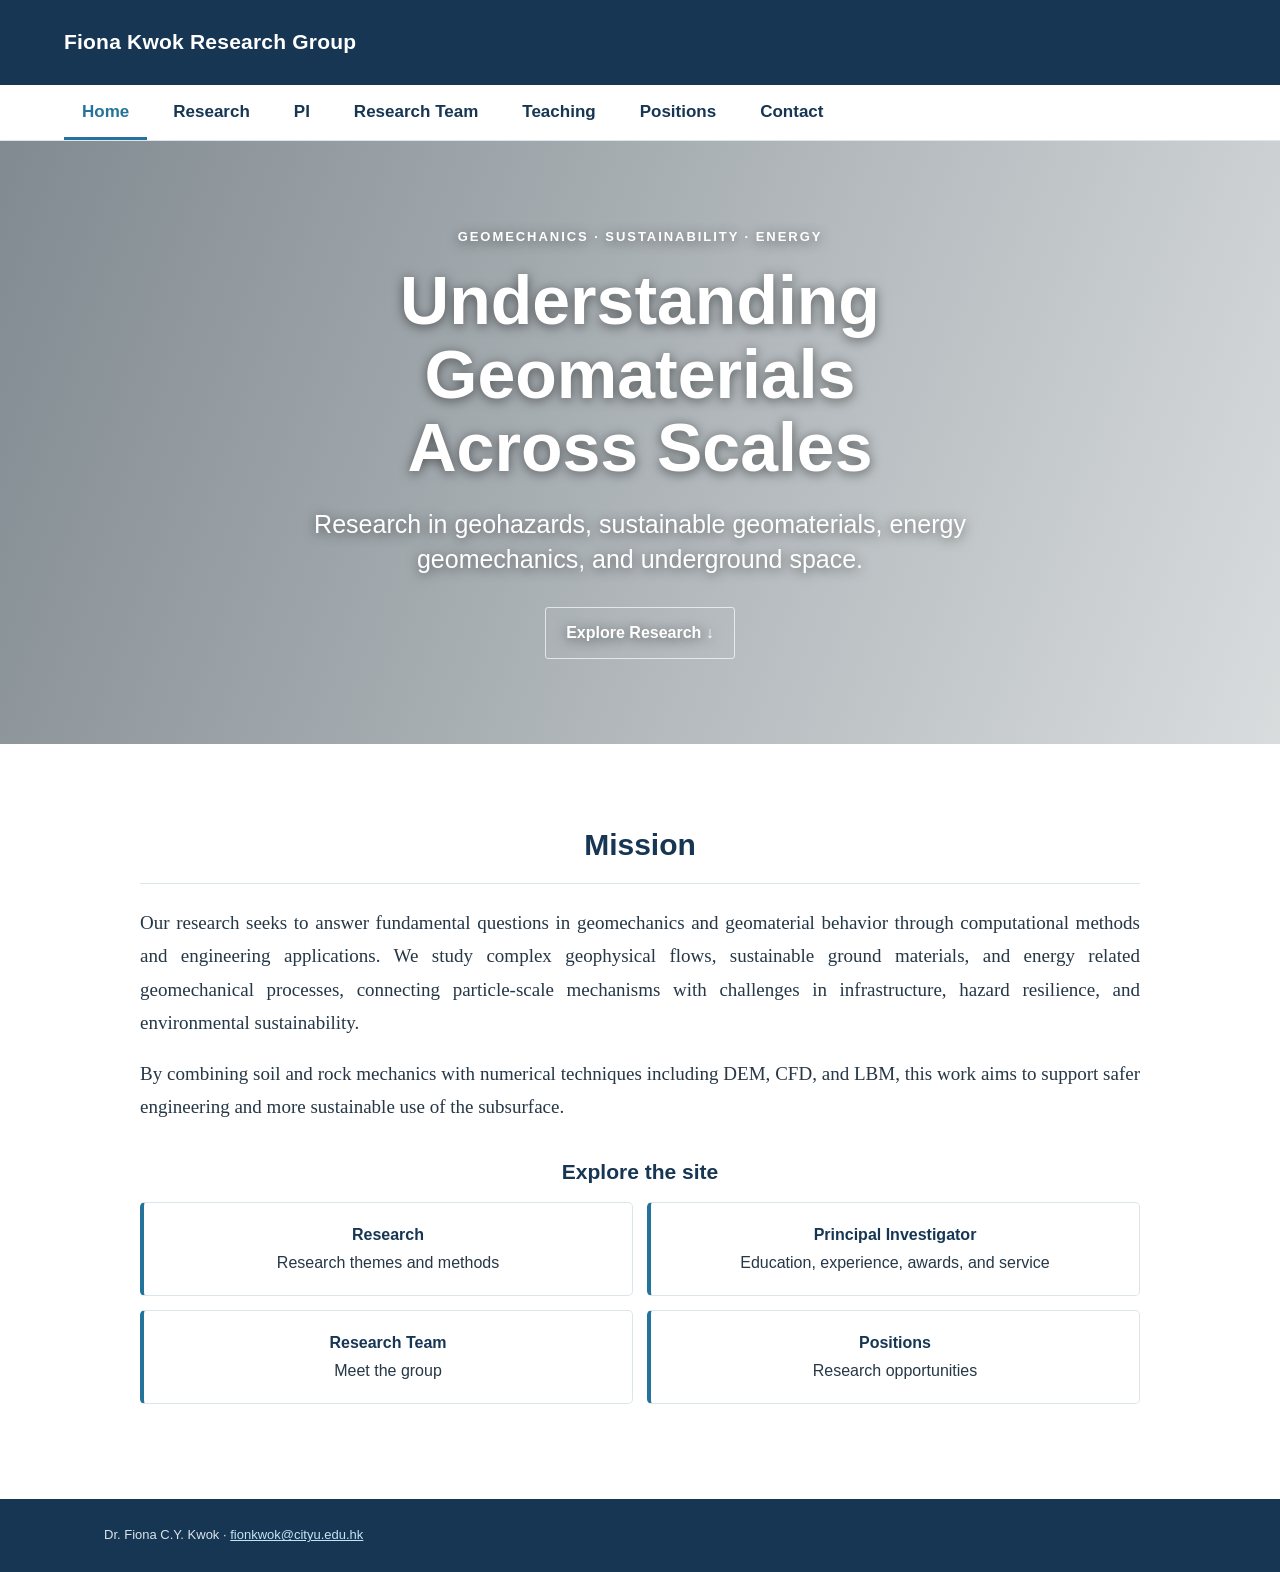
==== home.html @ 28221fd2 "Publish website pages and assets" ====
<!doctype html>
<html lang="en"><head><meta charset="utf-8"><meta name="viewport" content="width=device-width,initial-scale=1"><meta name="description" content="Fiona C.Y. Kwok research in geomechanics, geohazards, sustainability and energy."><title>Home | Fiona C.Y. Kwok</title><link rel="stylesheet" href="style.css"></head><body class=""><header class="top"><div class="wrap toprow"><div><div class="brand">Fiona Kwok Research Group</div></div></div></header><nav class="nav"><div class="wrap"><a class="active" href="home.html">Home</a><a href="research.html">Research</a><a href="pi.html">PI</a><a href="people.html">Research Team</a><a href="teaching.html">Teaching</a><a href="positions.html">Positions</a><a href="mailto:fionkwok@cityu.edu.hk">Contact</a></div></nav><section class="hero"><div class="hero-copy"><div class="hero-kicker">GEOMECHANICS · SUSTAINABILITY · ENERGY</div><h1>Understanding Geomaterials<br>Across Scales</h1><p>Research in geohazards, sustainable geomaterials, energy geomechanics, and underground space.</p><a href="research.html">Explore Research ↓</a></div></section><main class="wrap"><article class="panel mission"><h1 class="title">Mission</h1><p>Our research seeks to answer fundamental questions in geomechanics and geomaterial behavior through computational methods and engineering applications. We study complex geophysical flows, sustainable ground materials, and energy related geomechanical processes, connecting particle-scale mechanisms with challenges in infrastructure, hazard resilience, and environmental sustainability.</p><p>By combining soil and rock mechanics with numerical techniques including DEM, CFD, and LBM, this work aims to support safer engineering and more sustainable use of the subsurface.</p><div class="section"><h2>Explore the site</h2><div class="cards"><a class="card site-card" href="research.html"><strong>Research</strong><br>Research themes and methods</a><a class="card site-card" href="pi.html"><strong>Principal Investigator</strong><br>Education, experience, awards, and service</a><a class="card site-card" href="people.html"><strong>Research Team</strong><br>Meet the group</a><a class="card site-card" href="positions.html"><strong>Positions</strong><br>Research opportunities</a></div></div></article></main><footer class="footer"><div class="wrap">Dr. Fiona C.Y. Kwok · <a href="mailto:fionkwok@cityu.edu.hk">fionkwok@cityu.edu.hk</a></div></footer>







</body><div id="codex-browser-sidebar-comments-root" style="position: fixed; inset: 0px; pointer-events: none; z-index: 2147483647;"></div></html>
---- style.css ----
:root{--navy:#163653;--blue:#24739b;--cyan:#e6f3f5;--text:#263746;--muted:#687984;--line:#dce5e9;--paper:#fff}*{box-sizing:border-box}body{margin:0;background:#f5f8fa;color:var(--text);font:16px/1.75 Arial,"Helvetica Neue",sans-serif}.wrap{width:min(1100px,calc(100% - 40px));margin:auto}.top{background:var(--navy);color:white;padding:24px 0}.toprow{display:flex;justify-content:space-between;align-items:center;gap:20px}.brand{font-size:20px;font-weight:bold;letter-spacing:.04em}.subbrand{font-size:13px;opacity:.8}.nav{background:#fff;border-bottom:1px solid var(--line)}.nav .wrap{display:flex;gap:4px;flex-wrap:wrap}.nav a{padding:14px 16px;display:block;text-decoration:none;color:var(--navy);font-size:14px;font-weight:bold}.nav a:hover,.nav a.active{color:var(--blue);box-shadow:inset 0 -3px var(--blue)}main{padding:34px 0 60px}.panel{background:white;border:1px solid var(--line);border-radius:8px;padding:30px 34px;box-shadow:0 4px 16px #17334c0a}.title{font-size:30px;color:var(--navy);margin:0 0 22px;border-bottom:1px solid var(--line);padding-bottom:12px}.profile{display:grid;grid-template-columns:230px 1fr;gap:30px}.portrait{height:255px;border-radius:7px;background:linear-gradient(145deg,#dcecf0,#f1eee6);display:flex;align-items:center;justify-content:center;color:#548091;font-size:62px;font-family:Georgia,serif}.profile h2{color:var(--navy);margin:0 0 8px;font-size:25px}.tag{color:var(--blue);font-weight:bold;margin-bottom:12px}.links a{margin-right:15px}.section{margin-top:30px}.section h2{font-size:21px;color:var(--navy);margin:0 0 12px}.cards{display:grid;grid-template-columns:repeat(2,1fr);gap:14px}.card{padding:18px;border:1px solid var(--line);border-left:4px solid var(--blue);border-radius:5px;background:#fff}.card strong{color:var(--navy)}.year{color:var(--blue);font-weight:bold;font-size:14px}.list{padding-left:20px}.list li{padding:3px 0}.footer{background:var(--navy);color:#d8e5eb;padding:25px 0;font-size:13px}.footer a{color:#c2e5f2}@media(max-width:700px){.profile{grid-template-columns:1fr}.portrait{height:180px}.cards{grid-template-columns:1fr}.panel{padding:22px}.toprow{align-items:flex-start;flex-direction:column}.nav a{padding:12px 10px}}
body{margin:0;width:100%;background:#fff}.wrap{width:100%;max-width:none;margin:0;padding-left:clamp(24px,5vw,90px);padding-right:clamp(24px,5vw,90px)}.top{width:100%;padding:24px 0}.toprow{max-width:1280px;margin:0 auto}.nav{width:100%}.nav .wrap{max-width:1280px;margin:0 auto;padding-left:24px;padding-right:24px}main{width:100%;max-width:none;margin:0;padding:34px 0 60px}.panel{width:100%;max-width:none;border:0;border-radius:0;box-shadow:none;padding:34px clamp(24px,8vw,140px)}.profile{grid-template-columns:minmax(180px,250px) minmax(0,1fr)}.footer{width:100%}.footer .wrap{max-width:1280px;margin:0 auto}@media(max-width:700px){.wrap{padding-left:20px;padding-right:20px}.panel{padding:24px 20px}.profile{grid-template-columns:1fr}.nav .wrap{padding-left:12px;padding-right:12px}}
/* Full-bleed hero with centered, readable text */
.top,.nav{width:100%}.toprow,.nav .wrap{max-width:1200px;margin:0 auto}.hero{width:100%;min-height:clamp(430px,67vh,720px);display:flex;align-items:center;justify-content:center;text-align:center;color:#fff;background:linear-gradient(115deg,rgba(11,35,52,.82),rgba(20,55,69,.42)),radial-gradient(ellipse at 70% 20%,#87959a 0,#596f78 28%,#344c55 60%,#233945 100%);background-size:cover;background-position:center}.hero-copy{width:min(760px,calc(100% - 40px));padding:55px 0;text-shadow:0 2px 12px #0008}.hero-kicker{letter-spacing:.15em;font-size:13px;font-weight:bold}.hero h1{font-size:clamp(38px,6vw,68px);line-height:1.08;margin:16px 0 4px}.hero-cn{font-size:25px;margin:0}.hero-copy>p:not(.hero-cn){font-size:clamp(18px,2.3vw,25px);line-height:1.4;margin:22px auto;max-width:660px}.hero-copy a{display:inline-block;margin-top:8px;padding:11px 20px;border:1px solid #ffffffaa;border-radius:3px;color:white;text-decoration:none;font-weight:bold}.hero-copy a:hover{background:#ffffff20}.wrap{width:100%;max-width:none;margin:0;padding-left:clamp(20px,5vw,80px);padding-right:clamp(20px,5vw,80px)}main{width:100%;padding:45px 0 65px}.panel{width:min(100%,1100px);margin:0 auto;border:0;border-radius:0;box-shadow:none;padding:30px clamp(20px,5vw,50px)}.footer{width:100%}.footer .wrap{max-width:1200px;margin:0 auto}@media(max-width:700px){.hero{min-height:58vh}.panel{padding:20px 0}}
.mission{text-align:center}.mission>p{max-width:1000px;margin:18px auto;text-align:left;font:19px/1.75 Georgia,"Times New Roman",serif}.site-card{display:block;text-decoration:none;color:var(--text)}.site-card:hover{border-color:var(--blue);transform:translateY(-2px)}.top-tag{font-size:14px;opacity:.85}@media(max-width:700px){.mission>p{font-size:17px}}
.hero{background-image:linear-gradient(110deg,rgba(13,31,43,.52),rgba(17,39,48,.16)),url("home-background.jpg");background-size:cover;background-position:center 56%;background-repeat:no-repeat}
.pi-hero{min-height:clamp(150px,24vh,250px);background-position:center 62%}.pi-hero .hero-copy{display:none}@media(max-width:700px){.pi-hero{min-height:140px}}
.research-area{padding:24px 0;border-bottom:1px solid var(--line)}.research-area h2{color:var(--navy);margin:0 0 8px;font-size:23px}.research-detail{margin:16px 0 0;padding:16px 20px;background:#f7fafb;border-left:3px solid var(--blue)}.research-detail h3{font-size:16px;color:var(--navy);margin:8px 0}.research-detail .list{margin:0 0 14px}
.fund-title{color:#176b9a;font-weight:600}.publication{color:#176b9a}.nature-index{color:#c62828;font-weight:700}.funding-list li,.publication-list li{margin-bottom:8px}
.publication{color:#263746}.publication em{color:#176b9a;font-style:italic}.nature-index{color:#c62828;font-weight:700}
.fund-title{color:#263746;font-weight:600}.fund-agency{color:#176b9a;font-weight:600}
.profile-aside{min-width:0}.profile-links{margin-top:14px;font:16px/1.6 Georgia,"Times New Roman",serif}.profile-email{font:14px/1.6 Georgia,"Times New Roman",serif;color:var(--muted)}.profile-email a{color:var(--teal);text-decoration:none}.profile-links a{color:var(--teal)}
/* Research page visual hierarchy */
.panel{counter-reset:research-area}.research-area{position:relative;margin:26px 0;padding:26px 30px 22px;background:#f3f7f8;border:1px solid #dce6e8;border-left:5px solid #24739b;border-radius:10px;box-shadow:0 7px 22px rgba(22,54,83,.055);overflow:hidden}.research-area:nth-of-type(2){background:#f2f7f4;border-left-color:#39876f}.research-area:nth-of-type(3){background:#f7f5ef;border-left-color:#a77836}.research-area:nth-of-type(4){background:#f4f3f8;border-left-color:#74649a}.research-area:nth-of-type(5){background:#f0f6f8;border-left-color:#2c8190}.research-area:nth-of-type(6){background:#f5f5f2;border-left-color:#687b53}.research-area h2{display:flex;align-items:center;gap:13px;color:#17394e;font-size:25px;line-height:1.25;margin:0 0 10px}.research-area h2:before{counter-increment:research-area;content:"0" counter(research-area);display:inline-flex;align-items:center;justify-content:center;width:38px;height:38px;flex:0 0 38px;border-radius:50%;background:#24739b;color:#fff;font:700 13px Arial,sans-serif}.research-area:nth-of-type(2) h2:before{background:#39876f}.research-area:nth-of-type(3) h2:before{background:#a77836}.research-area:nth-of-type(4) h2:before{background:#74649a}.research-area:nth-of-type(5) h2:before{background:#2c8190}.research-area:nth-of-type(6) h2:before{background:#687b53}.research-area>p{margin:0 0 15px;color:#526671}.research-detail{margin:18px 0 0;padding:0;background:transparent;border:0}.research-detail h3{display:flex;align-items:center;gap:9px;color:#17394e;font-size:16px;text-transform:uppercase;letter-spacing:.065em;margin:19px 0 8px}.research-detail h3:before{content:"";width:17px;height:3px;background:#24739b;border-radius:2px}.research-area:nth-of-type(2) .research-detail h3:before{background:#39876f}.research-area:nth-of-type(3) .research-detail h3:before{background:#a77836}.research-area:nth-of-type(4) .research-detail h3:before{background:#74649a}.research-area:nth-of-type(5) .research-detail h3:before{background:#2c8190}.research-area:nth-of-type(6) .research-detail h3:before{background:#687b53}.research-detail ul.list{margin:0;padding:13px 18px 13px 36px;background:rgba(255,255,255,.78);border:1px solid rgba(205,220,223,.8);border-radius:7px}.research-detail ul.list li{padding:5px 0;margin:0 0 3px}.research-detail .publication-list{border-left:3px solid #83aeb5!important}.research-detail .funding-list{border-left:3px solid #8ab8a5!important}.fund-title{color:#263746;font-weight:600}.fund-agency{color:#176b9a;font-weight:600}.publication{color:#263746}.publication em{color:#176b9a;font-style:italic}.nature-index{color:#c62828;font-weight:700}.research-area .small{color:#687984}.research-area:last-of-type{margin-bottom:20px}@media(max-width:700px){.research-area{padding:20px 16px;margin:18px 0}.research-area h2{font-size:21px}.research-detail ul.list{padding:10px 12px 10px 28px}}
/* Correctly sequence the five research themes */
.research-area:nth-of-type(1){background:#f3f7f8;border-left-color:#24739b}.research-area:nth-of-type(1) h2:before{background:#24739b}.research-area:nth-of-type(1) .research-detail h3:before{background:#24739b}
.research-area:nth-of-type(2){background:#f2f7f4;border-left-color:#39876f}.research-area:nth-of-type(2) h2:before{background:#39876f}.research-area:nth-of-type(2) .research-detail h3:before{background:#39876f}
.research-area:nth-of-type(3){background:#f7f5ef;border-left-color:#a77836}.research-area:nth-of-type(3) h2:before{background:#a77836}.research-area:nth-of-type(3) .research-detail h3:before{background:#a77836}
.research-area:nth-of-type(4){background:#f4f3f8;border-left-color:#74649a}.research-area:nth-of-type(4) h2:before{background:#74649a}.research-area:nth-of-type(4) .research-detail h3:before{background:#74649a}
.research-area:nth-of-type(5){background:#f0f6f8;border-left-color:#2c8190}.research-area:nth-of-type(5) h2:before{background:#2c8190}.research-area:nth-of-type(5) .research-detail h3:before{background:#2c8190}
/* Research areas are parallel categories, so omit ordered numbering */
.research-area{counter-increment:none}.research-area h2:before{content:none!important;display:none!important}
.research-accordion{margin:12px 0;border:1px solid rgba(205,220,223,.9);border-radius:8px;background:rgba(255,255,255,.66);overflow:hidden}.research-accordion summary{list-style:none;display:flex;align-items:center;gap:10px;cursor:pointer;padding:13px 16px;color:#17394e;font-size:14px;font-weight:700;letter-spacing:.045em;text-transform:uppercase}.research-accordion summary::-webkit-details-marker{display:none}.research-accordion summary:after{content:"+";margin-left:auto;width:24px;height:24px;display:grid;place-items:center;border-radius:50%;background:#e7eff0;color:#24739b;font-size:19px;line-height:1}.research-accordion[open] summary:after{content:"−"}.research-accordion[open] summary{border-bottom:1px solid rgba(205,220,223,.8)}.research-accordion>ul,.research-accordion>p{margin:0 14px 12px!important}.research-accordion>ul{margin-top:12px!important}.research-accordion>p{padding:10px 0}
.research-accordion summary{text-transform:none}
.nav a{font-size:17px;padding:16px 18px;line-height:1.35}.nav .wrap{gap:8px}@media(max-width:700px){.nav a{font-size:15px;padding:12px 11px}}
.research-accordion summary{font-family:Arial,"Helvetica Neue",sans-serif;font-size:16px;font-weight:700;font-style:normal;letter-spacing:0;text-transform:none}
.highlight-red{color:#c62828;font-style:normal;font-weight:600}
.team-intro{max-width:880px;color:#526671;font-size:18px;margin-bottom:30px}.team-section{margin:34px 0}.team-section>h2{font-size:25px;color:var(--navy);border-bottom:1px solid var(--line);padding-bottom:10px;margin-bottom:20px}.team-grid{display:grid;grid-template-columns:repeat(2,minmax(0,1fr));gap:16px}.team-card{padding:21px 22px;background:#f4f8f7;border:1px solid #dce8e3;border-top:3px solid #39876f;border-radius:8px}.team-card:nth-child(3n+2){background:#f3f7f9;border-color:#dce6e8;border-top-color:#24739b}.team-card:nth-child(3n){background:#f7f5ef;border-color:#e9e2d5;border-top-color:#a77836}.team-card h3{font-size:19px;color:#17394e;margin:3px 0 8px}.team-meta{font-size:12px;font-weight:700;letter-spacing:.06em;text-transform:uppercase;color:#657c83}.team-topic{font-weight:700;color:#28705f;line-height:1.45;margin-bottom:9px}.team-card p{font-size:14px;line-height:1.65;color:#50616a;margin:0}.alumni-grid .team-card{background:#f7f8fa}.opportunity{padding:24px 26px;border-radius:9px;background:#eef5f6}.opportunity h2{border:0;margin:0 0 8px}.opportunity a{font-weight:700}@media(max-width:720px){.team-grid{grid-template-columns:1fr}.team-intro{font-size:16px}.team-card{padding:18px}}
/* Research team: single-column profiles with photo slots and no card fill */
.team-grid{grid-template-columns:1fr;gap:0}.team-card,.team-card:nth-child(3n+2),.team-card:nth-child(3n),.alumni-grid .team-card{display:grid;grid-template-columns:180px minmax(0,1fr);column-gap:26px;align-items:start;padding:24px 0;background:transparent;border:0;border-bottom:1px solid var(--line);border-radius:0}.team-photo{grid-column:1;grid-row:1 / span 4;width:180px;height:190px;display:flex;align-items:center;justify-content:center;background:#eef2f2;border:1px solid #dce5e5;color:#829398;font-size:14px}.team-content{grid-column:2;grid-row:1 / span 4}.team-card h3{margin-top:2px}.team-card p{font-size:15px}.team-topic{color:#28705f}.team-meta{letter-spacing:.04em}.team-section>h2{margin-bottom:8px}@media(max-width:620px){.team-card,.team-card:nth-child(3n+2),.team-card:nth-child(3n),.alumni-grid .team-card{grid-template-columns:112px minmax(0,1fr);column-gap:16px}.team-photo{width:112px;height:145px}.team-card p{font-size:14px}}
.brand{font-family:"Segoe UI",Arial,sans-serif;font-size:21px;font-weight:650;letter-spacing:.01em}
.subbrand{font-family:"Segoe UI",Arial,sans-serif;font-size:16px;font-weight:400;letter-spacing:.015em;line-height:1.5;opacity:.9}
.research-area>p{font-size:18px;line-height:1.7}
.profile p{font-size:18px;line-height:1.75}
.profile-links{font-size:18px}.profile-email{font-size:16px}
.pi-page>.section .list{font-size:18px;line-height:1.75}.pi-page>.section .list li{line-height:1.75;padding:5px 0}
.pi-page>.section .list{font-size:17px}.pi-page>.section .list li{font-size:17px}
.pi-page .profile p{font-size:17px;line-height:1.75}
.pi-page .cards .card,.pi-page .cards .card strong{font-size:17px}
.pi-page .profile p,.pi-page>.section .list,.pi-page>.section .list li{font-family:Georgia,"Times New Roman",serif}
.pi-page .cards .card{font-family:Georgia,"Times New Roman",serif}
.pi-page p,.pi-page .list li{text-align:justify;text-justify:inter-word}
.pi-hero{background-image:linear-gradient(105deg,rgba(16,42,62,.18),rgba(16,42,62,.04)),url("pi-background.jpg");background-size:cover;background-position:center 62%;background-repeat:no-repeat}
.pi-hero{min-height:clamp(190px,29vh,310px);background-position:center 74%}@media(max-width:700px){.pi-hero{min-height:180px;background-position:center 72%}}
.pi-hero{min-height:clamp(150px,24vh,250px);background-position:center 48%}@media(max-width:700px){.pi-hero{min-height:140px;background-position:center 48%}}
.pi-hero{background-position:center 62%}@media(max-width:700px){.pi-hero{background-position:center 62%}}
.research-hero{min-height:clamp(150px,24vh,250px);background-image:linear-gradient(105deg,rgba(16,42,62,.12),rgba(16,42,62,.02)),url("research-background.jpg");background-size:cover;background-position:center 62%;background-repeat:no-repeat}.research-hero .hero-copy{display:none}@media(max-width:700px){.research-hero{min-height:140px;background-position:center 62%}}
.research-hero{background-position:center 48%}@media(max-width:700px){.research-hero{background-position:center 48%}}
.research-area>p{font-family:Georgia,"Times New Roman",serif}
.research-area .funding-list,.research-area .funding-list li,.research-area .publication-list,.research-area .publication-list li{font-family:Georgia,"Times New Roman",serif}
.team-hero{min-height:clamp(180px,28vh,300px);background-image:linear-gradient(105deg,rgba(16,42,62,.12),rgba(16,42,62,.02)),url("team-background.jpg");background-size:cover;background-position:center 54%;background-repeat:no-repeat}.team-hero .hero-copy{display:none}@media(max-width:700px){.team-hero{min-height:170px;background-position:center 54%}}
.team-hero{background-position:center 76%}@media(max-width:700px){.team-hero{background-position:center 76%}}
.team-hero{background-position:center 94%}@media(max-width:700px){.team-hero{background-position:center 94%}}
.mission>p{text-align:justify;text-justify:inter-word}
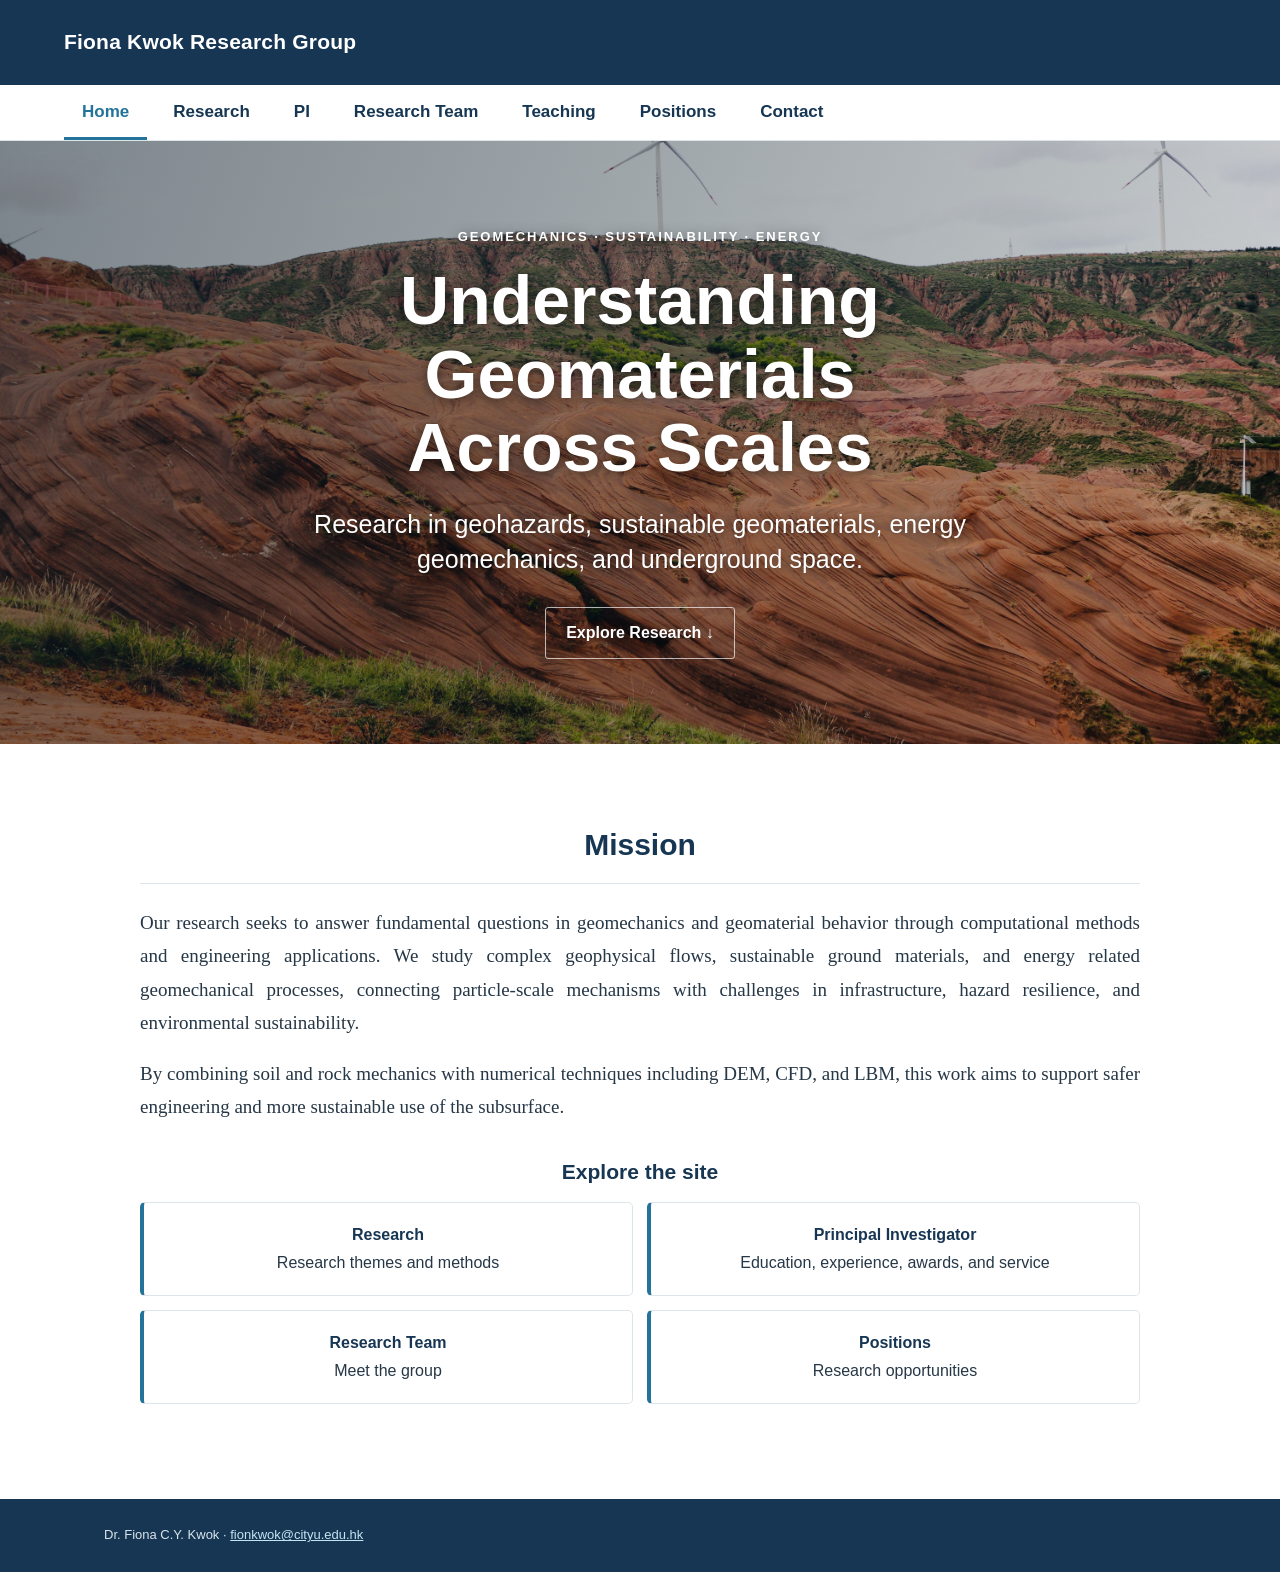
==== commit 513eefc9: "Update teaching and positions backgrounds" ====
--- a/home.html
+++ b/home.html
@@ -11,4 +11,3 @@
 
 
 
-
--- a/style.css
+++ b/style.css
@@ -50,5 +50,9 @@
 .research-area .funding-list,.research-area .funding-list li,.research-area .publication-list,.research-area .publication-list li{font-family:Georgia,"Times New Roman",serif}
 .team-hero{min-height:clamp(180px,28vh,300px);background-image:linear-gradient(105deg,rgba(16,42,62,.12),rgba(16,42,62,.02)),url("team-background.jpg");background-size:cover;background-position:center 54%;background-repeat:no-repeat}.team-hero .hero-copy{display:none}@media(max-width:700px){.team-hero{min-height:170px;background-position:center 54%}}
 .team-hero{background-position:center 76%}@media(max-width:700px){.team-hero{background-position:center 76%}}
-.team-hero{background-position:center 94%}@media(max-width:700px){.team-hero{background-position:center 94%}}
+.team-hero{background-position:center 72%}@media(max-width:700px){.team-hero{background-position:center 72%}}
 .mission>p{text-align:justify;text-justify:inter-word}
+
+.teaching-hero{min-height:clamp(150px,24vh,250px);background-image:linear-gradient(105deg,rgba(16,42,62,.12),rgba(16,42,62,.02)),url("teaching-background.jpg" );background-size:cover;background-position:center 51%;background-repeat:no-repeat}.teaching-hero .hero-copy{display:none}@media(max-width:700px){.teaching-hero{min-height:140px;background-position:center 51%}}
+
+.position-hero{min-height:clamp(150px,24vh,250px);background-image:linear-gradient(105deg,rgba(16,42,62,.12),rgba(16,42,62,.02)),url("position-background.jpg" );background-size:cover;background-position:center 46%;background-repeat:no-repeat}@media(max-width:700px){.position-hero{min-height:140px;background-position:center 46%}}
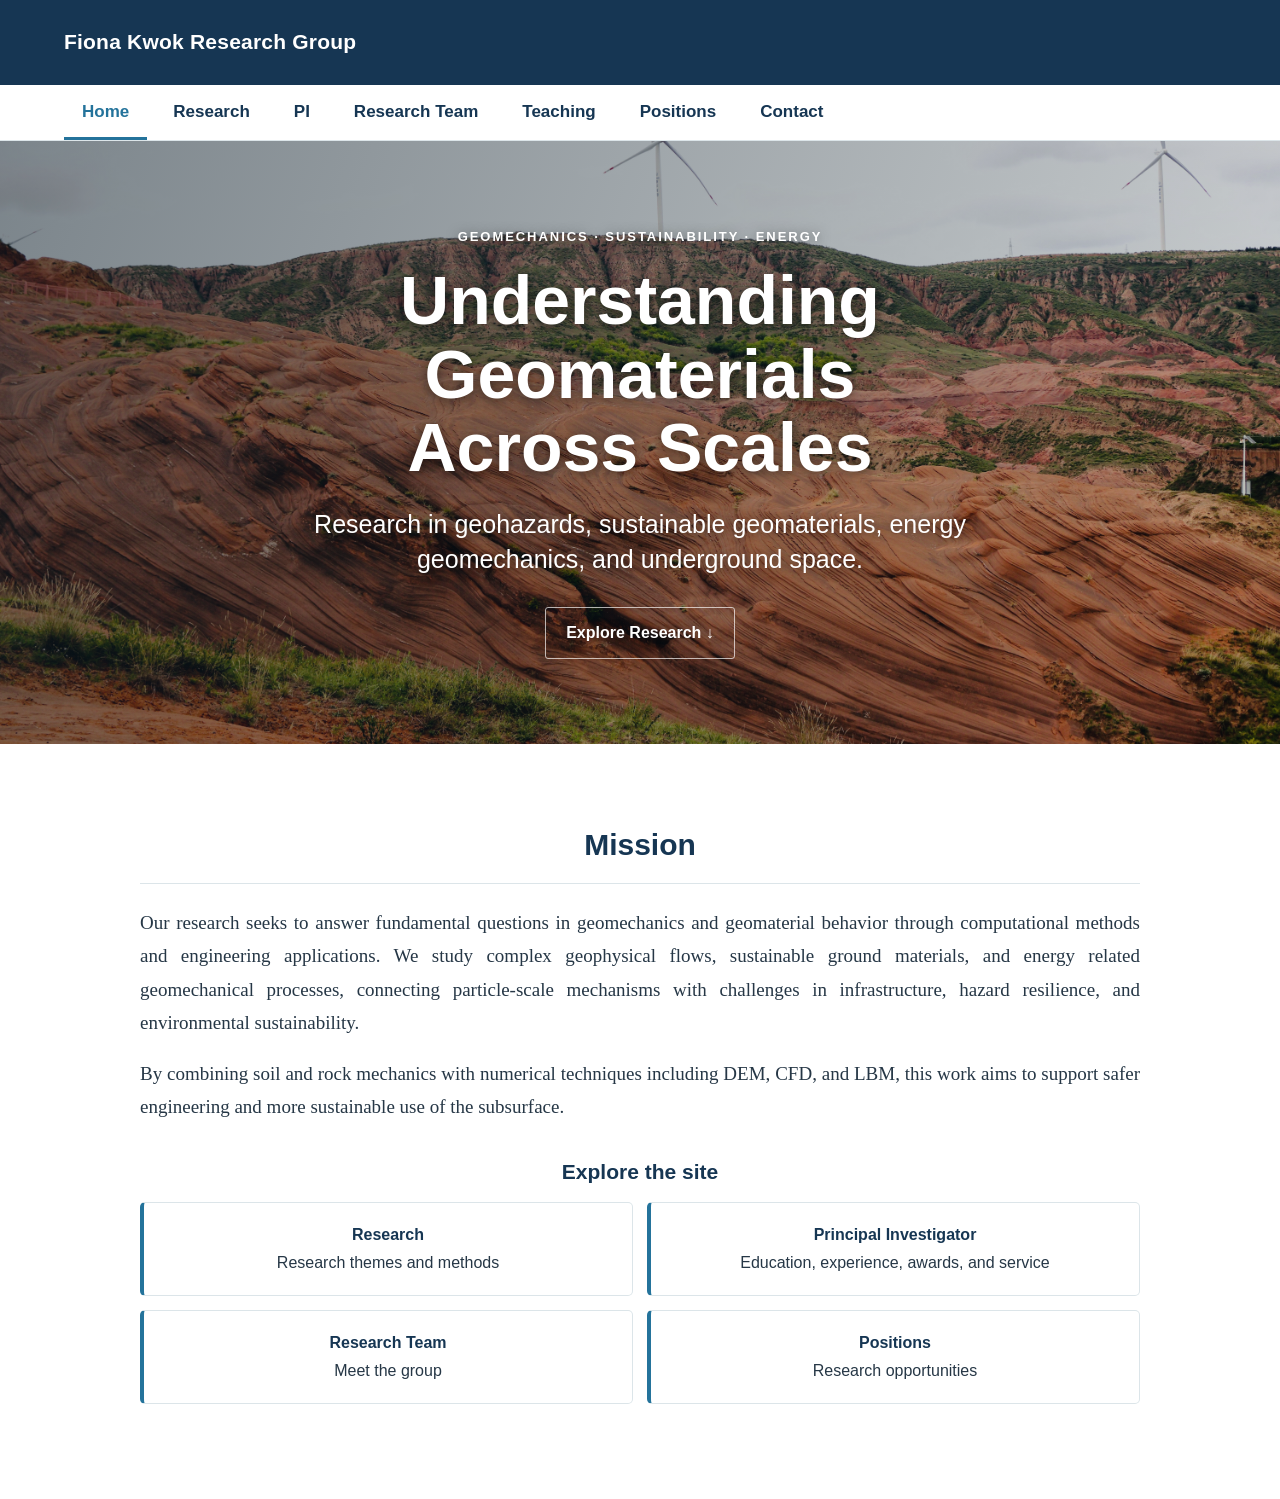
==== commit 1e1a557b: "Remove page footers and refine typography" ====
--- a/home.html
+++ b/home.html
@@ -1,5 +1,5 @@
 <!doctype html>
-<html lang="en"><head><meta charset="utf-8"><meta name="viewport" content="width=device-width,initial-scale=1"><meta name="description" content="Fiona C.Y. Kwok research in geomechanics, geohazards, sustainability and energy."><title>Home | Fiona C.Y. Kwok</title><link rel="stylesheet" href="style.css"></head><body class=""><header class="top"><div class="wrap toprow"><div><div class="brand">Fiona Kwok Research Group</div></div></div></header><nav class="nav"><div class="wrap"><a class="active" href="home.html">Home</a><a href="research.html">Research</a><a href="pi.html">PI</a><a href="people.html">Research Team</a><a href="teaching.html">Teaching</a><a href="positions.html">Positions</a><a href="mailto:fionkwok@cityu.edu.hk">Contact</a></div></nav><section class="hero"><div class="hero-copy"><div class="hero-kicker">GEOMECHANICS · SUSTAINABILITY · ENERGY</div><h1>Understanding Geomaterials<br>Across Scales</h1><p>Research in geohazards, sustainable geomaterials, energy geomechanics, and underground space.</p><a href="research.html">Explore Research ↓</a></div></section><main class="wrap"><article class="panel mission"><h1 class="title">Mission</h1><p>Our research seeks to answer fundamental questions in geomechanics and geomaterial behavior through computational methods and engineering applications. We study complex geophysical flows, sustainable ground materials, and energy related geomechanical processes, connecting particle-scale mechanisms with challenges in infrastructure, hazard resilience, and environmental sustainability.</p><p>By combining soil and rock mechanics with numerical techniques including DEM, CFD, and LBM, this work aims to support safer engineering and more sustainable use of the subsurface.</p><div class="section"><h2>Explore the site</h2><div class="cards"><a class="card site-card" href="research.html"><strong>Research</strong><br>Research themes and methods</a><a class="card site-card" href="pi.html"><strong>Principal Investigator</strong><br>Education, experience, awards, and service</a><a class="card site-card" href="people.html"><strong>Research Team</strong><br>Meet the group</a><a class="card site-card" href="positions.html"><strong>Positions</strong><br>Research opportunities</a></div></div></article></main><footer class="footer"><div class="wrap">Dr. Fiona C.Y. Kwok · <a href="mailto:fionkwok@cityu.edu.hk">fionkwok@cityu.edu.hk</a></div></footer>
+<html lang="en"><head><meta charset="utf-8"><meta name="viewport" content="width=device-width,initial-scale=1"><meta name="description" content="Fiona C.Y. Kwok research in geomechanics, geohazards, sustainability and energy."><title>Home | Fiona C.Y. Kwok</title><link rel="stylesheet" href="style.css"></head><body class=""><header class="top"><div class="wrap toprow"><div><div class="brand">Fiona Kwok Research Group</div></div></div></header><nav class="nav"><div class="wrap"><a class="active" href="home.html">Home</a><a href="research.html">Research</a><a href="pi.html">PI</a><a href="people.html">Research Team</a><a href="teaching.html">Teaching</a><a href="positions.html">Positions</a><a href="mailto:fionkwok@cityu.edu.hk">Contact</a></div></nav><section class="hero"><div class="hero-copy"><div class="hero-kicker">GEOMECHANICS · SUSTAINABILITY · ENERGY</div><h1>Understanding Geomaterials<br>Across Scales</h1><p>Research in geohazards, sustainable geomaterials, energy geomechanics, and underground space.</p><a href="research.html">Explore Research ↓</a></div></section><main class="wrap"><article class="panel mission"><h1 class="title">Mission</h1><p>Our research seeks to answer fundamental questions in geomechanics and geomaterial behavior through computational methods and engineering applications. We study complex geophysical flows, sustainable ground materials, and energy related geomechanical processes, connecting particle-scale mechanisms with challenges in infrastructure, hazard resilience, and environmental sustainability.</p><p>By combining soil and rock mechanics with numerical techniques including DEM, CFD, and LBM, this work aims to support safer engineering and more sustainable use of the subsurface.</p><div class="section"><h2>Explore the site</h2><div class="cards"><a class="card site-card" href="research.html"><strong>Research</strong><br>Research themes and methods</a><a class="card site-card" href="pi.html"><strong>Principal Investigator</strong><br>Education, experience, awards, and service</a><a class="card site-card" href="people.html"><strong>Research Team</strong><br>Meet the group</a><a class="card site-card" href="positions.html"><strong>Positions</strong><br>Research opportunities</a></div></div></article></main>
 
 
 
--- a/style.css
+++ b/style.css
@@ -55,4 +55,20 @@
 
 .teaching-hero{min-height:clamp(150px,24vh,250px);background-image:linear-gradient(105deg,rgba(16,42,62,.12),rgba(16,42,62,.02)),url("teaching-background.jpg" );background-size:cover;background-position:center 51%;background-repeat:no-repeat}.teaching-hero .hero-copy{display:none}@media(max-width:700px){.teaching-hero{min-height:140px;background-position:center 51%}}
 
-.position-hero{min-height:clamp(150px,24vh,250px);background-image:linear-gradient(105deg,rgba(16,42,62,.12),rgba(16,42,62,.02)),url("position-background.jpg" );background-size:cover;background-position:center 46%;background-repeat:no-repeat}@media(max-width:700px){.position-hero{min-height:140px;background-position:center 46%}}
+.position-hero{min-height:clamp(150px,24vh,250px);background-image:linear-gradient(105deg,rgba(16,42,62,.12),rgba(16,42,62,.02)),url("position-background.jpg" );background-size:cover;background-position:center 46%;background-repeat:no-repeat}@media(max-width:700px){.position-hero{min-height:140px;background-position:center 46%}}
+/* Georgia body copy on Research Team and Positions pages */
+.team-page .team-meta,
+.team-page .team-topic,
+.team-page .team-card p,
+.positions-page p,
+.positions-page .list,
+.positions-page .list li{font-family:Georgia,"Times New Roman",serif}
+/* Darker text for all Georgia copy */
+.portrait{color:#365768}
+.profile-email{color:#40515d}
+.profile-email a,.profile-links a{color:#155a70}
+.research-area>p{color:#394f5c}
+.team-page .team-meta{color:#465b65}
+.team-page .team-topic{color:#205b4d}
+.team-page .team-card p{color:#394b56}
+.team-page .team-card p{font-size:17px}@media(max-width:620px){.team-page .team-card p{font-size:16px}}
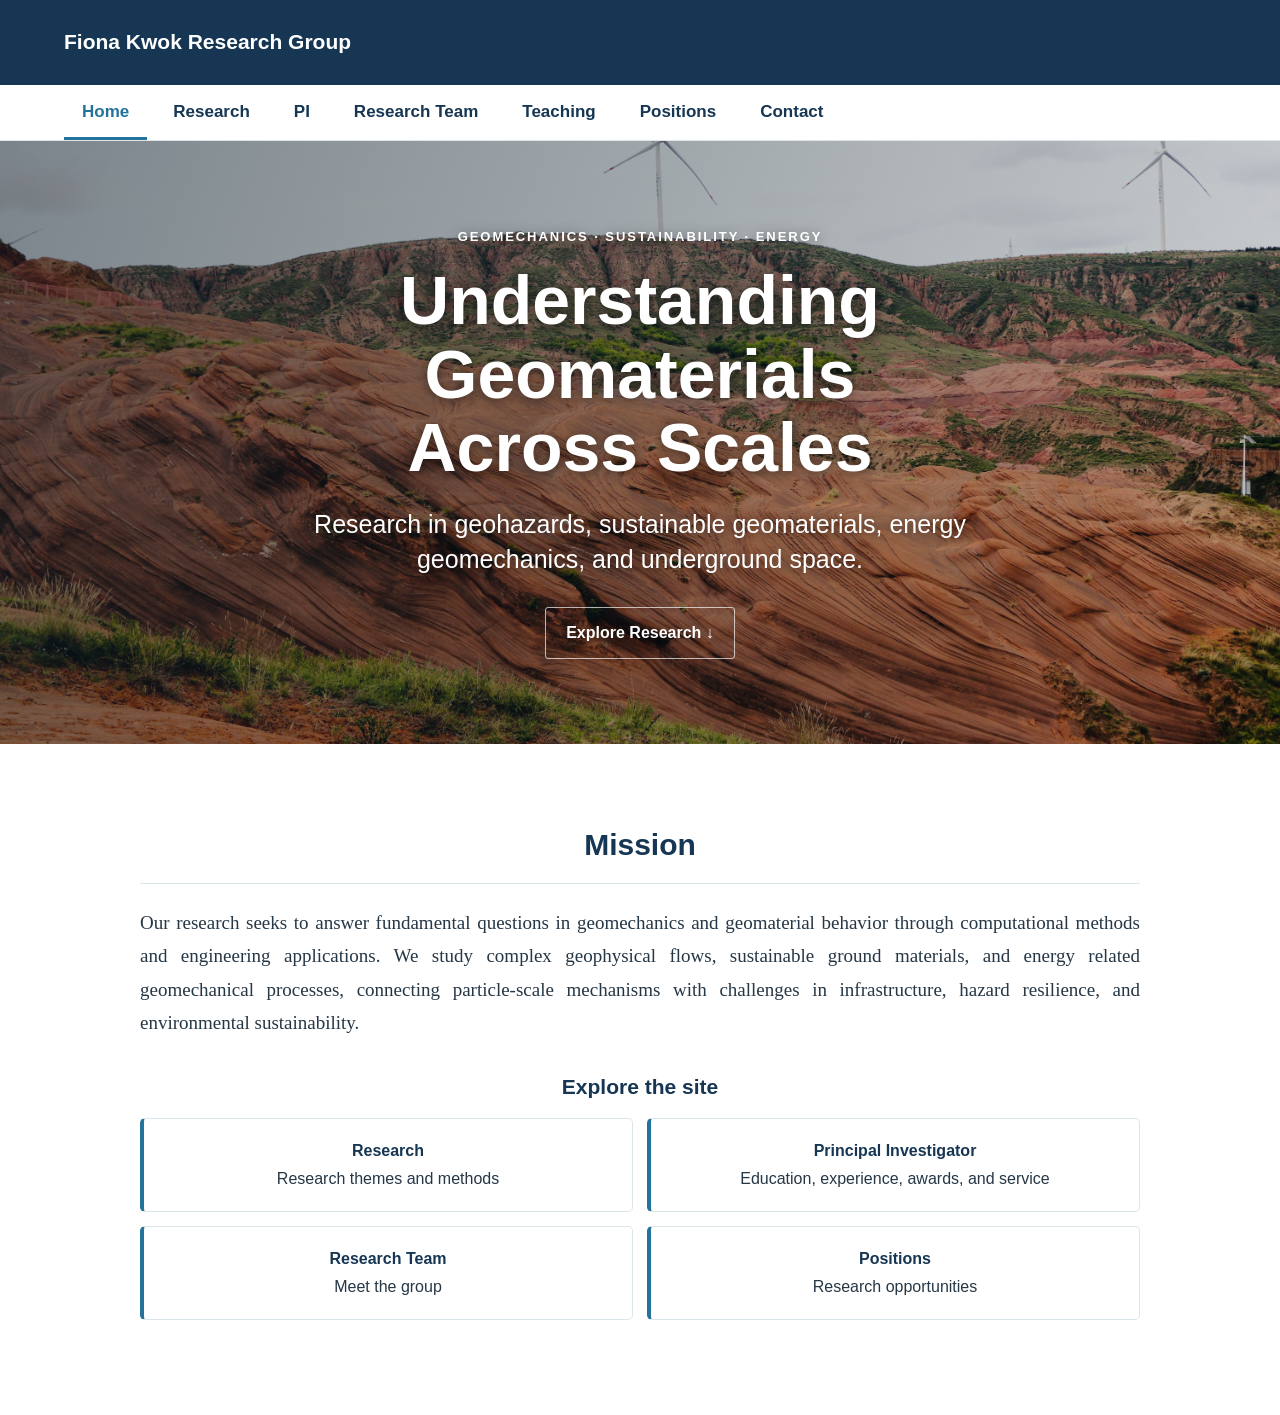
==== commit 7775951a: "Remove sentence from home mission" ====
--- a/home.html
+++ b/home.html
@@ -1,5 +1,5 @@
 <!doctype html>
-<html lang="en"><head><meta charset="utf-8"><meta name="viewport" content="width=device-width,initial-scale=1"><meta name="description" content="Fiona C.Y. Kwok research in geomechanics, geohazards, sustainability and energy."><title>Home | Fiona C.Y. Kwok</title><link rel="stylesheet" href="style.css"></head><body class=""><header class="top"><div class="wrap toprow"><div><div class="brand">Fiona Kwok Research Group</div></div></div></header><nav class="nav"><div class="wrap"><a class="active" href="home.html">Home</a><a href="research.html">Research</a><a href="pi.html">PI</a><a href="people.html">Research Team</a><a href="teaching.html">Teaching</a><a href="positions.html">Positions</a><a href="mailto:fionkwok@cityu.edu.hk">Contact</a></div></nav><section class="hero"><div class="hero-copy"><div class="hero-kicker">GEOMECHANICS · SUSTAINABILITY · ENERGY</div><h1>Understanding Geomaterials<br>Across Scales</h1><p>Research in geohazards, sustainable geomaterials, energy geomechanics, and underground space.</p><a href="research.html">Explore Research ↓</a></div></section><main class="wrap"><article class="panel mission"><h1 class="title">Mission</h1><p>Our research seeks to answer fundamental questions in geomechanics and geomaterial behavior through computational methods and engineering applications. We study complex geophysical flows, sustainable ground materials, and energy related geomechanical processes, connecting particle-scale mechanisms with challenges in infrastructure, hazard resilience, and environmental sustainability.</p><p>By combining soil and rock mechanics with numerical techniques including DEM, CFD, and LBM, this work aims to support safer engineering and more sustainable use of the subsurface.</p><div class="section"><h2>Explore the site</h2><div class="cards"><a class="card site-card" href="research.html"><strong>Research</strong><br>Research themes and methods</a><a class="card site-card" href="pi.html"><strong>Principal Investigator</strong><br>Education, experience, awards, and service</a><a class="card site-card" href="people.html"><strong>Research Team</strong><br>Meet the group</a><a class="card site-card" href="positions.html"><strong>Positions</strong><br>Research opportunities</a></div></div></article></main>
+<html lang="en"><head><meta charset="utf-8"><meta name="viewport" content="width=device-width,initial-scale=1"><meta name="description" content="Fiona C.Y. Kwok research in geomechanics, geohazards, sustainability and energy."><title>Home | Fiona C.Y. Kwok</title><link rel="stylesheet" href="style.css"></head><body class=""><header class="top"><div class="wrap toprow"><div><div class="brand">Fiona Kwok Research Group</div></div></div></header><nav class="nav"><div class="wrap"><a class="active" href="home.html">Home</a><a href="research.html">Research</a><a href="pi.html">PI</a><a href="people.html">Research Team</a><a href="teaching.html">Teaching</a><a href="positions.html">Positions</a><a href="mailto:fionkwok@cityu.edu.hk">Contact</a></div></nav><section class="hero"><div class="hero-copy"><div class="hero-kicker">GEOMECHANICS · SUSTAINABILITY · ENERGY</div><h1>Understanding Geomaterials<br>Across Scales</h1><p>Research in geohazards, sustainable geomaterials, energy geomechanics, and underground space.</p><a href="research.html">Explore Research ↓</a></div></section><main class="wrap"><article class="panel mission"><h1 class="title">Mission</h1><p>Our research seeks to answer fundamental questions in geomechanics and geomaterial behavior through computational methods and engineering applications. We study complex geophysical flows, sustainable ground materials, and energy related geomechanical processes, connecting particle-scale mechanisms with challenges in infrastructure, hazard resilience, and environmental sustainability.</p><div class="section"><h2>Explore the site</h2><div class="cards"><a class="card site-card" href="research.html"><strong>Research</strong><br>Research themes and methods</a><a class="card site-card" href="pi.html"><strong>Principal Investigator</strong><br>Education, experience, awards, and service</a><a class="card site-card" href="people.html"><strong>Research Team</strong><br>Meet the group</a><a class="card site-card" href="positions.html"><strong>Positions</strong><br>Research opportunities</a></div></div></article></main>
 
 
 
--- a/style.css
+++ b/style.css
@@ -72,3 +72,7 @@
 .team-page .team-topic{color:#205b4d}
 .team-page .team-card p{color:#394b56}
 .team-page .team-card p{font-size:17px}@media(max-width:620px){.team-page .team-card p{font-size:16px}}
+.brand{font-family:Arial,"Helvetica Neue",sans-serif;font-weight:600;letter-spacing:0}
+/* Show the research overview image in full without cropping */
+.research-hero{display:block;min-height:0;height:auto;padding:0;background:none!important;text-align:left;color:inherit;overflow:hidden}
+.research-overview{display:block;width:min(82%,1200px);height:auto;margin:0 auto;object-fit:contain}@media(max-width:700px){.research-overview{width:96%}}
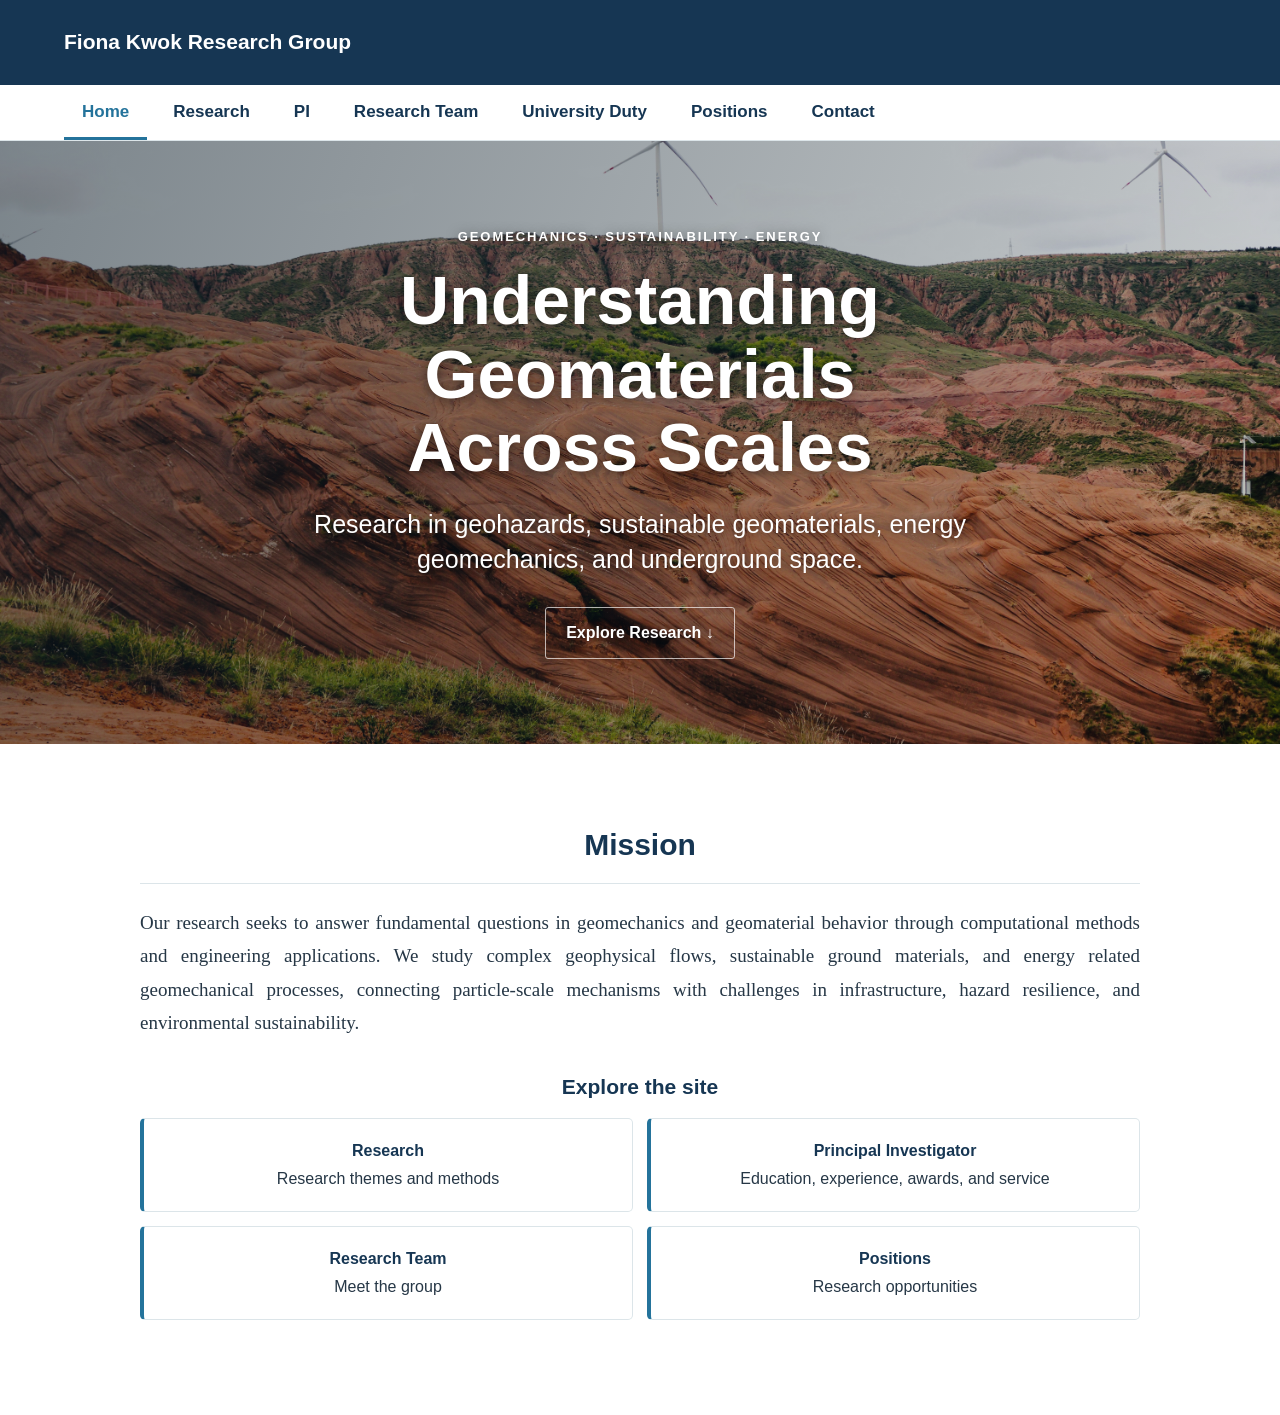
==== commit 3ecb0847: "Rename Teaching navigation to University Duty" ====
--- a/home.html
+++ b/home.html
@@ -1,5 +1,5 @@
 <!doctype html>
-<html lang="en"><head><meta charset="utf-8"><meta name="viewport" content="width=device-width,initial-scale=1"><meta name="description" content="Fiona C.Y. Kwok research in geomechanics, geohazards, sustainability and energy."><title>Home | Fiona C.Y. Kwok</title><link rel="stylesheet" href="style.css"></head><body class=""><header class="top"><div class="wrap toprow"><div><div class="brand">Fiona Kwok Research Group</div></div></div></header><nav class="nav"><div class="wrap"><a class="active" href="home.html">Home</a><a href="research.html">Research</a><a href="pi.html">PI</a><a href="people.html">Research Team</a><a href="teaching.html">Teaching</a><a href="positions.html">Positions</a><a href="mailto:fionkwok@cityu.edu.hk">Contact</a></div></nav><section class="hero"><div class="hero-copy"><div class="hero-kicker">GEOMECHANICS · SUSTAINABILITY · ENERGY</div><h1>Understanding Geomaterials<br>Across Scales</h1><p>Research in geohazards, sustainable geomaterials, energy geomechanics, and underground space.</p><a href="research.html">Explore Research ↓</a></div></section><main class="wrap"><article class="panel mission"><h1 class="title">Mission</h1><p>Our research seeks to answer fundamental questions in geomechanics and geomaterial behavior through computational methods and engineering applications. We study complex geophysical flows, sustainable ground materials, and energy related geomechanical processes, connecting particle-scale mechanisms with challenges in infrastructure, hazard resilience, and environmental sustainability.</p><div class="section"><h2>Explore the site</h2><div class="cards"><a class="card site-card" href="research.html"><strong>Research</strong><br>Research themes and methods</a><a class="card site-card" href="pi.html"><strong>Principal Investigator</strong><br>Education, experience, awards, and service</a><a class="card site-card" href="people.html"><strong>Research Team</strong><br>Meet the group</a><a class="card site-card" href="positions.html"><strong>Positions</strong><br>Research opportunities</a></div></div></article></main>
+<html lang="en"><head><meta charset="utf-8"><meta name="viewport" content="width=device-width,initial-scale=1"><meta name="description" content="Fiona C.Y. Kwok research in geomechanics, geohazards, sustainability and energy."><title>Home | Fiona C.Y. Kwok</title><link rel="stylesheet" href="style.css"></head><body class=""><header class="top"><div class="wrap toprow"><div><div class="brand">Fiona Kwok Research Group</div></div></div></header><nav class="nav"><div class="wrap"><a class="active" href="home.html">Home</a><a href="research.html">Research</a><a href="pi.html">PI</a><a href="people.html">Research Team</a><a href="teaching.html">University Duty</a><a href="positions.html">Positions</a><a href="mailto:fionkwok@cityu.edu.hk">Contact</a></div></nav><section class="hero"><div class="hero-copy"><div class="hero-kicker">GEOMECHANICS · SUSTAINABILITY · ENERGY</div><h1>Understanding Geomaterials<br>Across Scales</h1><p>Research in geohazards, sustainable geomaterials, energy geomechanics, and underground space.</p><a href="research.html">Explore Research ↓</a></div></section><main class="wrap"><article class="panel mission"><h1 class="title">Mission</h1><p>Our research seeks to answer fundamental questions in geomechanics and geomaterial behavior through computational methods and engineering applications. We study complex geophysical flows, sustainable ground materials, and energy related geomechanical processes, connecting particle-scale mechanisms with challenges in infrastructure, hazard resilience, and environmental sustainability.</p><div class="section"><h2>Explore the site</h2><div class="cards"><a class="card site-card" href="research.html"><strong>Research</strong><br>Research themes and methods</a><a class="card site-card" href="pi.html"><strong>Principal Investigator</strong><br>Education, experience, awards, and service</a><a class="card site-card" href="people.html"><strong>Research Team</strong><br>Meet the group</a><a class="card site-card" href="positions.html"><strong>Positions</strong><br>Research opportunities</a></div></div></article></main>
 
 
 
